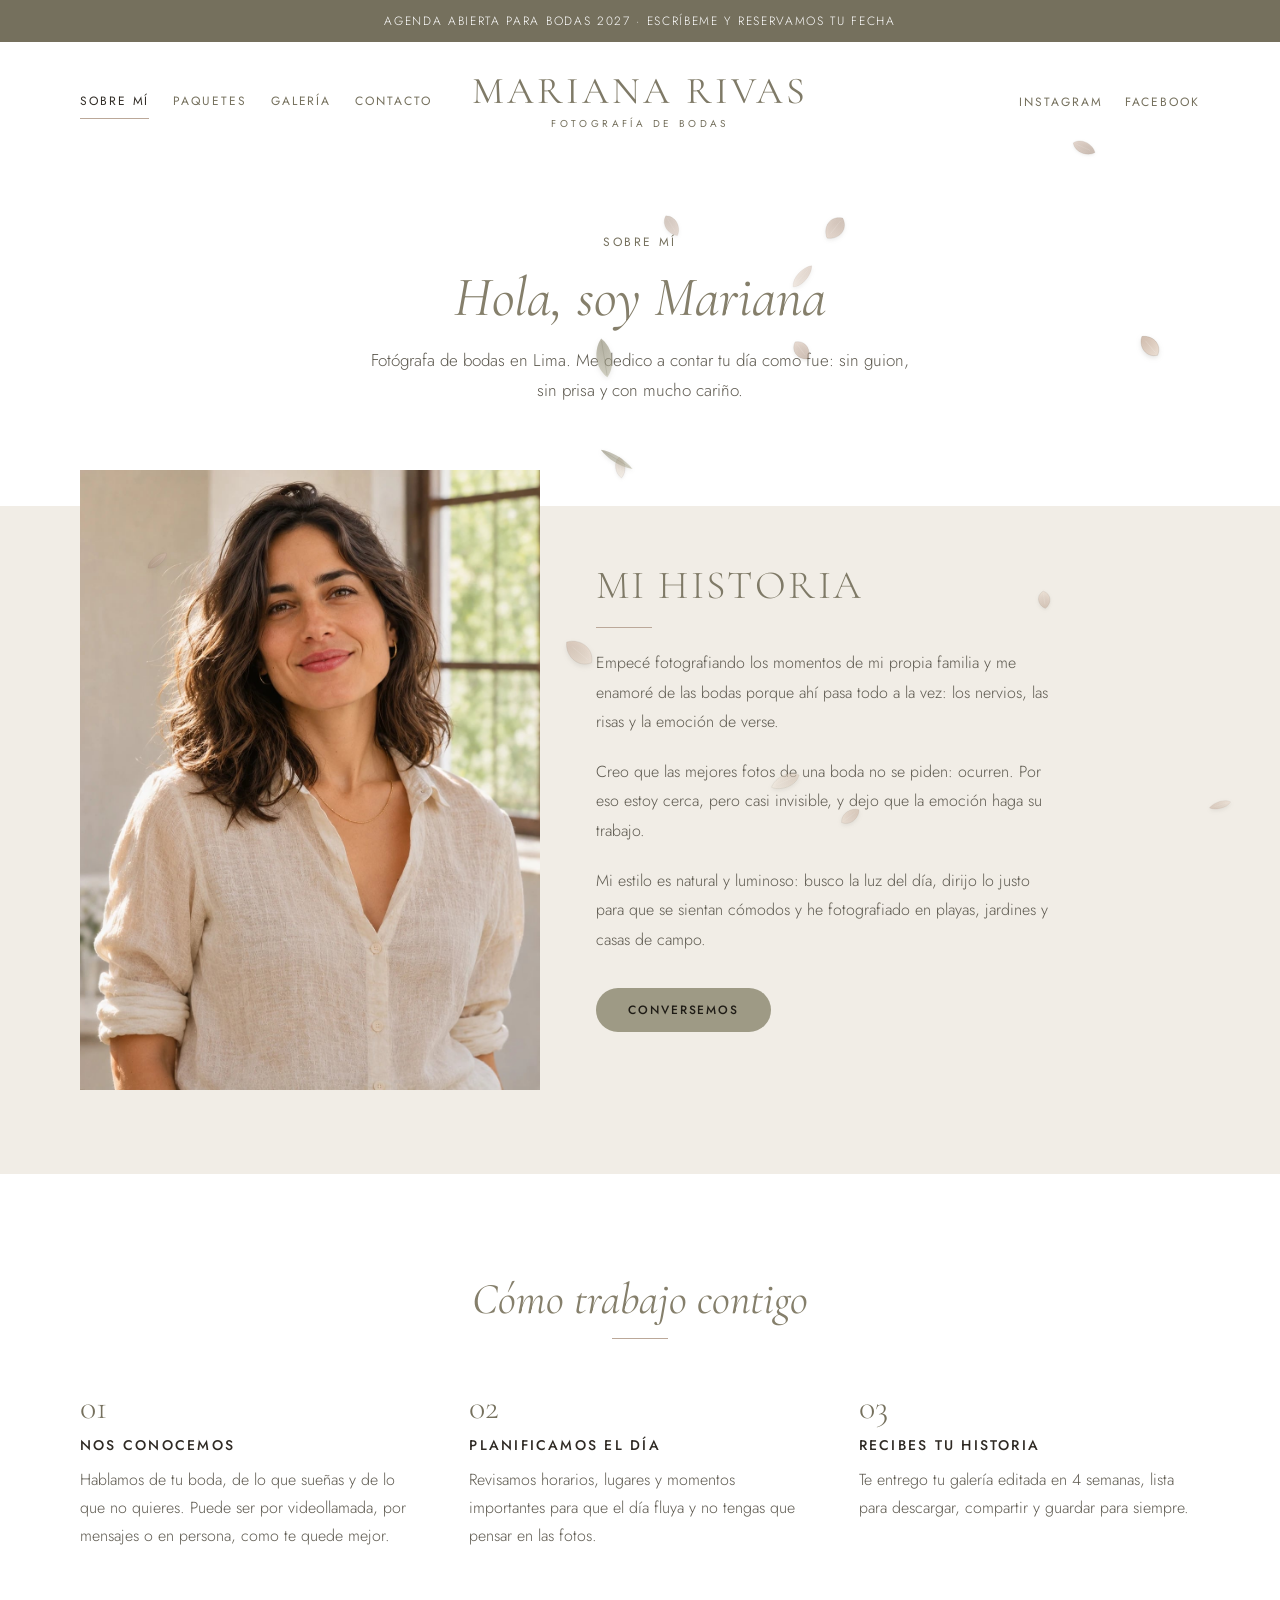
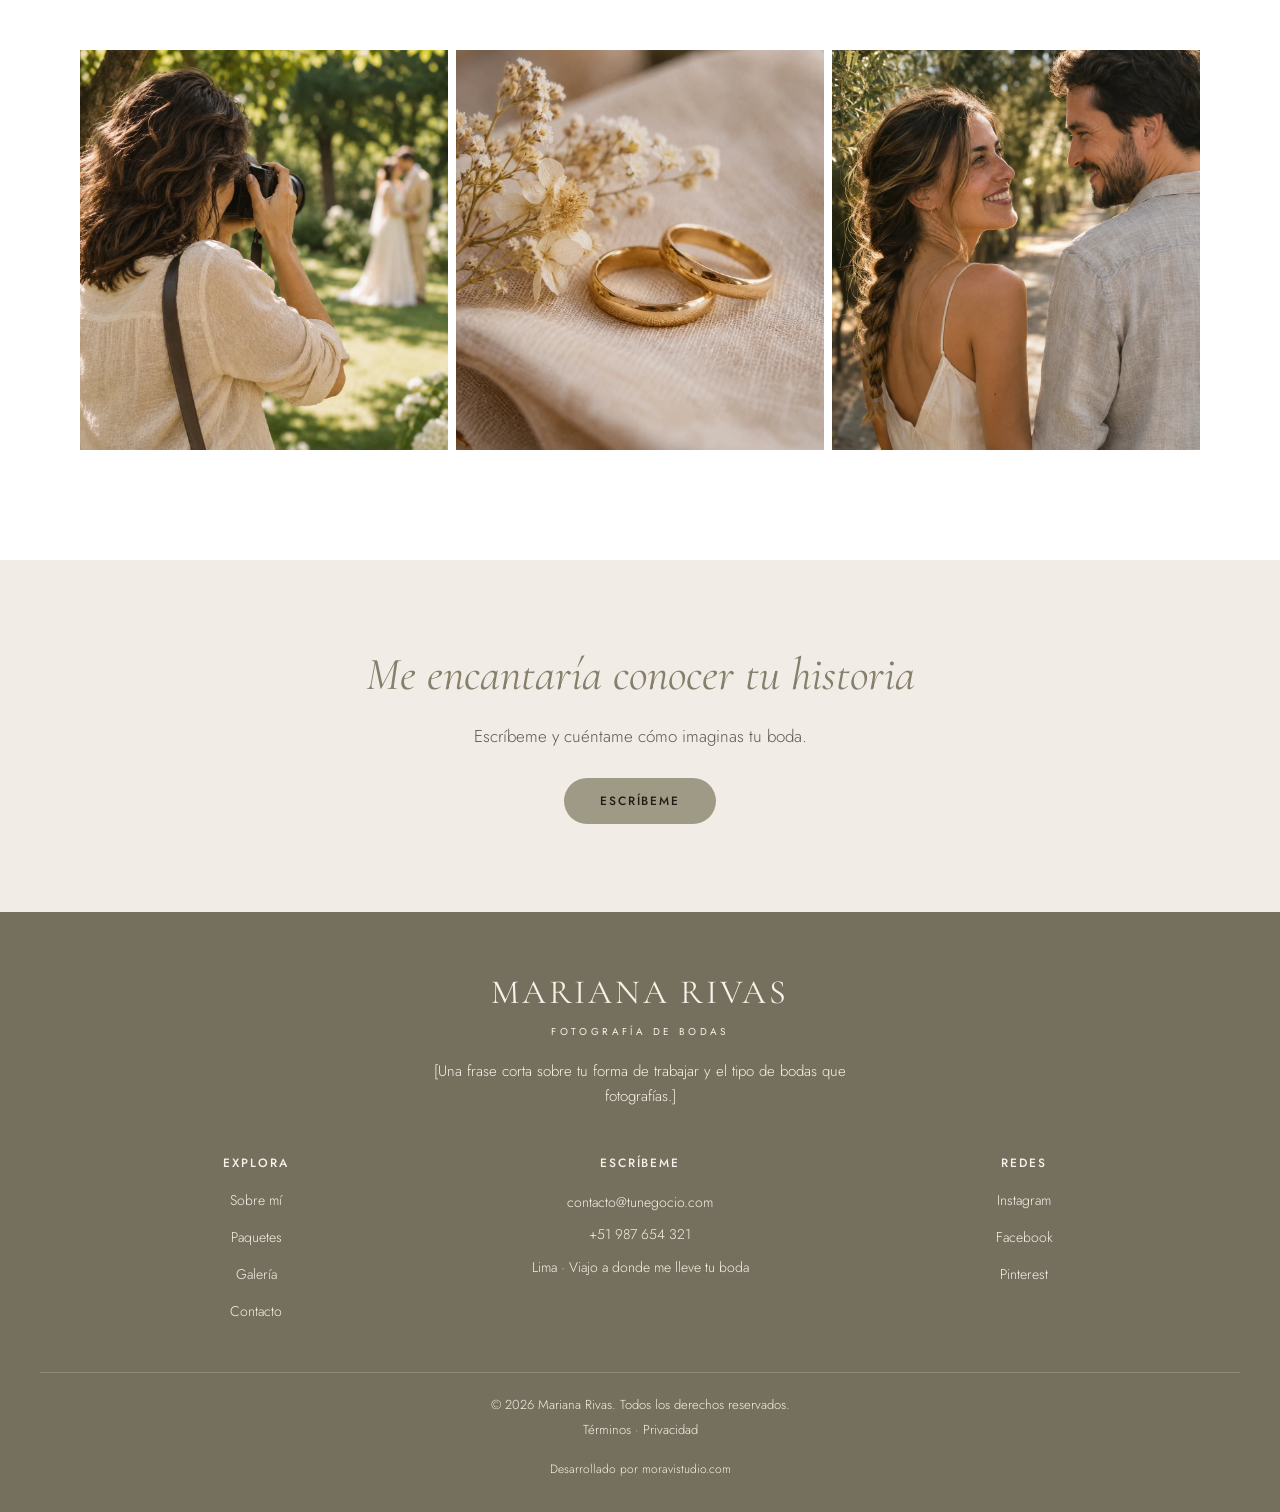
==== sobre-mi.html @ d691856d "Add files via upload" ====
<!doctype html>
<html lang="es">
<head>
<meta charset="utf-8">
<meta name="viewport" content="width=device-width, initial-scale=1">
<title>Sobre mí · Mariana Rivas Fotografía de bodas</title>
<meta name="description" content="Conoce a la fotógrafa detrás de la cámara, su forma de trabajar y cómo es el proceso desde el primer mensaje hasta la entrega de tu galería.">
<meta name="theme-color" content="#75705D">
<meta property="og:type" content="website">
<meta property="og:locale" content="es_PE">
<meta property="og:title" content="Sobre mí · Mariana Rivas Fotografía de bodas">
<meta property="og:description" content="Conoce a la fotógrafa detrás de la cámara, su forma de trabajar y cómo es el proceso desde el primer mensaje hasta la entrega de tu galería.">
<link rel="icon" href="img/favicon.svg" type="image/svg+xml">
<link rel="preconnect" href="https://fonts.googleapis.com">
<link rel="preconnect" href="https://fonts.gstatic.com" crossorigin>
<link href="https://fonts.googleapis.com/css2?family=Cormorant+Garamond:ital,wght@0,300;0,400;0,500;1,300;1,400&family=Jost:wght@300;400;500&display=swap" rel="stylesheet">
<link rel="stylesheet" href="css/styles.css">
</head>
<body data-page="sobre-mi">
<a class="saltar" href="#contenido">Saltar al contenido</a>
<!-- La barra de aviso, la cabecera y el pie se arman desde CONFIG en js/main.js -->
<div id="cabecera"><noscript><nav class="cabecera" aria-label="Principal"><a href="index.html">Inicio</a> · <a href="sobre-mi.html">Sobre mí</a> · <a href="paquetes.html">Paquetes</a> · <a href="galeria.html">Galería</a> · <a href="contacto.html">Contacto</a></nav></noscript></div>

<main id="contenido">

  <section class="encabezado-pagina" aria-labelledby="titulo-pagina">
    <span class="rotulo">Sobre mí</span>
    <h1 class="titulo-cursiva" id="titulo-pagina">Hola, soy <span data-cfg="nombre">[TU NOMBRE]</span></h1>
    <p class="lead">Fotógrafa de bodas en <span data-cfg="ciudad">[CIUDAD]</span>. Me dedico a contar tu día como fue: sin guion, sin prisa y con mucho cariño.</p>
  </section>

  <section class="bloque bloque--marfil bloque--sobre" aria-labelledby="mi-historia">
    <div class="bloque__interior">
      <div class="ph ph--2 retrato" data-label="[ FOTO · RETRATO DE LA FOTÓGRAFA · 3:4 ]"><img src="img/sobre-mi-retrato.jpg" alt="Retrato de la fotógrafa sonriendo, con una blusa de lino crema, junto a una ventana luminosa" width="920" height="1240"></div>
      <div class="bloque__texto">
        <h2 class="titulo-caps" id="mi-historia">Mi historia</h2>
        <span class="filete"></span>
        <p>Empecé fotografiando los momentos de mi propia familia y me enamoré de las bodas porque ahí pasa todo a la vez: los nervios, las risas y la emoción de verse.</p>
        <p>Creo que las mejores fotos de una boda no se piden: ocurren. Por eso estoy cerca, pero casi invisible, y dejo que la emoción haga su trabajo.</p>
        <p>Mi estilo es natural y luminoso: busco la luz del día, dirijo lo justo para que se sientan cómodos y he fotografiado en playas, jardines y casas de campo.</p>
        <a class="btn btn--oliva" href="contacto.html">Conversemos</a>
      </div>
    </div>
  </section>

  <section class="seccion-pasos" aria-labelledby="como-trabajo">
    <div class="seccion-titulo">
      <h2 class="titulo-cursiva" id="como-trabajo">Cómo trabajo contigo</h2>
      <span class="filete"></span>
    </div>
    <ol class="pasos">
      <li class="paso"><span class="paso__n">01</span><h3>Nos conocemos</h3><p>Hablamos de tu boda, de lo que sueñas y de lo que no quieres. Puede ser por videollamada, por mensajes o en persona, como te quede mejor.</p></li>
      <li class="paso"><span class="paso__n">02</span><h3>Planificamos el día</h3><p>Revisamos horarios, lugares y momentos importantes para que el día fluya y no tengas que pensar en las fotos.</p></li>
      <li class="paso"><span class="paso__n">03</span><h3>Recibes tu historia</h3><p>Te entrego tu galería editada en <span data-cfg="plazoEntrega">[PLAZO DE ENTREGA]</span>, lista para descargar, compartir y guardar para siempre.</p></li>
    </ol>
  </section>

  <section class="tira" aria-label="Más fotos">
    <div class="ph" data-label="[ FOTO · LA FOTÓGRAFA TRABAJANDO · 3:4 ]"><img src="img/sobre-mi-trabajando.jpg" alt="La fotógrafa de espaldas, con su cámara frente al rostro, fotografiando a una pareja en un jardín" width="900" height="1200" loading="lazy"></div>
    <div class="ph ph--2" data-label="[ FOTO · DETALLE: ANILLOS · 3:4 ]"><img src="img/sobre-mi-anillos.jpg" alt="Dos anillos de boda dorados sobre una tela de lino, junto a flores secas" width="900" height="1200" loading="lazy"></div>
    <div class="ph" data-label="[ FOTO · PAREJA CAMINANDO · 3:4 ]"><img src="img/sobre-mi-pareja.jpg" alt="Una pareja mirándose y sonriendo mientras camina por un sendero entre olivos" width="900" height="1200" loading="lazy"></div>
  </section>

  <section class="invitacion" aria-labelledby="titulo-invitacion">
    <h2 class="titulo-cursiva" id="titulo-invitacion">Me encantaría conocer tu historia</h2>
    <p class="lead">Escríbeme y cuéntame cómo imaginas tu boda.</p>
    <a class="btn btn--oliva btn--grande" href="contacto.html">Escríbeme</a>
  </section>
</main>

<div id="pie"></div>
<script src="js/main.js"></script>
<script src="js/petalos.js?v=4"></script>
</body>
</html>
---- css/styles.css ----
/* =====================================================================
   Mariana Rivas · Fotografía de bodas
   Colores, letras, radios y espacios: todo está en el bloque :root.
   El nombre de la marca y el logo se editan en js/main.js (CONFIG).
   ===================================================================== */

:root {
  /* Paleta */
  --c-fondo: #FFFFFF;
  --c-marfil: #F1EDE6;          /* bandas suaves */
  --c-oliva: #75705D;           /* barra superior, pie, navegación */
  --c-taupe: #BBA899;           /* botón principal y detalles */
  --c-oliva-claro: #9E9A85;     /* botón secundario */
  --c-titulo: #857F6B;          /* títulos en cursiva */
  --c-titulo-2: #7F7A67;        /* títulos en mayúsculas y logo */
  --c-texto: #5E5A50;           /* texto corrido */
  --c-oscuro: #2F2A24;          /* texto de botones y énfasis */
  --c-oscuro-2: #1F1C16;
  --c-linea: #D9D2C4;           /* líneas finas */
  --c-linea-pie: #918B77;
  --c-borde-campo: #CFC6B3;
  --c-crema-pie: #F6F2EA;       /* texto sobre el pie */
  --c-foto-1: #E6DFD3;          /* color liso de los espacios de foto */
  --c-foto-2: #DDD4C6;

  /* Tipografías */
  --f-titulo: 'Cormorant Garamond', Georgia, serif;
  --f-texto: 'Jost', system-ui, sans-serif;

  /* Radios y espacios */
  --r-boton: 999px;
  --r-campo: 2px;
  --max: 1200px;
  --pad: 20px;                  /* margen lateral (40 px desde 700 px de ancho) */
  --sep: 8px;                   /* separación entre fotos de un mosaico */
}
@media (min-width: 700px) { :root { --pad: 40px; } }

/* ---------- Base ---------- */
*, *::before, *::after { box-sizing: border-box; }
html { scroll-behavior: smooth; -webkit-text-size-adjust: 100%; }
@media (prefers-reduced-motion: reduce) {
  html { scroll-behavior: auto; }
  * { transition: none !important; animation: none !important; }
}
body {
  margin: 0; background: var(--c-fondo); color: var(--c-texto);
  font-family: var(--f-texto); font-weight: 300; line-height: 1.5;
}
img { display: block; max-width: 100%; }
a { color: inherit; }
h1, h2, h3, p, ul, ol, figure { margin: 0; }
ul, ol { padding: 0; list-style: none; }
button, input, select, textarea { font: inherit; color: inherit; }
:focus-visible { outline: 2px solid var(--c-oliva); outline-offset: 3px; }
[hidden] { display: none !important; }

.solo-lectores {
  position: absolute; width: 1px; height: 1px; overflow: hidden;
  clip: rect(0 0 0 0); white-space: nowrap;
}
.saltar {
  position: absolute; left: 12px; top: -60px; z-index: 50;
  background: var(--c-oliva); color: #fff; padding: 10px 16px; text-decoration: none;
}
.saltar:focus { top: 12px; }

/* ---------- Piezas repetidas ---------- */
.rotulo { font-size: 12px; letter-spacing: .2em; text-transform: uppercase; font-weight: 400; color: var(--c-oliva); }
.rotulo--fuerte { font-weight: 500; }
.titulo-cursiva {
  font-family: var(--f-titulo); font-style: italic; font-weight: 400; color: var(--c-titulo); line-height: 1.12;
}
.titulo-caps {
  font-family: var(--f-titulo); font-weight: 300; color: var(--c-titulo-2);
  text-transform: uppercase; letter-spacing: .06em; line-height: 1.1;
}
.filete { display: block; width: 56px; height: 1px; background: var(--c-taupe); }
.lead { font-size: 17px; line-height: 1.8; }
.parrafo { font-size: 16px; line-height: 1.8; }

.btn {
  display: inline-flex; align-items: center; min-height: 44px; padding: 0 32px;
  border: 0; border-radius: var(--r-boton); cursor: pointer;
  font-family: var(--f-texto); font-size: 12px; font-weight: 500;
  letter-spacing: .16em; text-transform: uppercase; text-decoration: none;
  transition: filter .25s;
}
.btn:hover { filter: brightness(.94); }
.btn--taupe { background: var(--c-taupe); color: var(--c-oscuro); }
.btn--oliva { background: var(--c-oliva-claro); color: var(--c-oscuro-2); }
.btn--grande { min-height: 46px; padding: 0 36px; }

.enlace-sub {
  display: inline-block; text-decoration: none; color: var(--c-oscuro);
  font-size: 12px; letter-spacing: .16em; text-transform: uppercase; font-weight: 500;
  border-bottom: 1px solid var(--c-taupe); padding: 10px 0 3px; transition: border-color .25s;
}
.enlace-sub:hover { border-bottom-color: var(--c-oliva); }

/* ---------- Espacios de foto ---------- */
.ph { position: relative; display: block; background: var(--c-foto-1); overflow: hidden; aspect-ratio: var(--ar, auto); }
.ph--2 { background: var(--c-foto-2); }
.ph > img { width: 100%; height: 100%; object-fit: cover; color: transparent; font-size: 0; }
.ph.is-empty > img { display: none; }
.ph.is-empty::after {
  content: attr(data-label); position: absolute; left: 12px; top: 12px; right: 12px;
  font-size: 10px; letter-spacing: .14em; color: var(--c-texto);
}

/* ---------- Barra de aviso y cabecera ---------- */
.aviso {
  background: var(--c-oliva); color: #fff; text-align: center; font-size: 12px;
  letter-spacing: .14em; text-transform: uppercase; padding: 12px 24px; line-height: 1.5;
}
.cabecera { max-width: var(--max); margin: 0 auto; padding: 30px var(--pad); }
.cabecera__fila { display: grid; grid-template-columns: 1fr auto 1fr; align-items: center; gap: 16px; }
.menu-lista, .redes-lista { display: flex; flex-wrap: nowrap; gap: 0 24px; }
.redes-lista { justify-content: flex-end; gap: 0 22px; }
.navlink {
  display: inline-block; padding: 8px 0; text-decoration: none; color: var(--c-oliva);
  font-size: 12px; letter-spacing: .16em; text-transform: uppercase; font-weight: 400;
  transition: color .25s;
}
.navlink:hover { color: var(--c-oscuro); }
.navlink[aria-current="page"] { color: var(--c-oscuro); border-bottom: 1px solid var(--c-taupe); }
.logo { text-decoration: none; display: flex; flex-direction: column; align-items: center; gap: 6px; text-align: center; }
.logo__nombre {
  font-family: var(--f-titulo); font-weight: 400; font-size: 38px; letter-spacing: .08em;
  line-height: 1; color: var(--c-titulo-2); white-space: nowrap;
}
.logo__sub { font-size: 10px; letter-spacing: .34em; color: var(--c-oliva); font-weight: 400; }
.logo img { max-height: 70px; width: auto; }
.menu-boton {
  display: none; justify-self: end; min-height: 44px; padding: 0 4px; background: none; border: 0; cursor: pointer;
  font-size: 12px; letter-spacing: .16em; text-transform: uppercase; font-weight: 500; color: var(--c-oscuro);
  border-bottom: 1px solid var(--c-taupe);
}
.cabecera__menu { display: contents; }
.cabecera__fila .logo { grid-column: 2; grid-row: 1; }
.cabecera__fila .cabecera__nav { grid-column: 1; grid-row: 1; }
.cabecera__fila .redes-lista { grid-column: 3; grid-row: 1; }

@media (max-width: 1000px) {
  .cabecera { padding-top: 22px; padding-bottom: 18px; }
  .cabecera__fila { grid-template-columns: 1fr auto; }
  .cabecera__fila .logo { grid-column: 1; grid-row: 1; align-items: flex-start; text-align: left; }
  .menu-boton { grid-column: 2; grid-row: 1; }
  .cabecera__fila .cabecera__nav, .cabecera__fila .redes-lista { grid-column: auto; grid-row: auto; }
  .logo__nombre { font-size: 26px; }
  .menu-boton { display: inline-flex; align-items: center; }
  .cabecera__menu {
    display: none; grid-column: 1 / -1; border-top: 1px solid var(--c-linea); padding-top: 14px; margin-top: 6px;
    text-align: center;
  }
  .cabecera__menu.is-abierto { display: block; }
  .menu-lista, .redes-lista { flex-direction: column; align-items: center; gap: 0; justify-content: center; }
  .redes-lista { margin-top: 10px; padding-top: 10px; border-top: 1px solid var(--c-linea); }
  .navlink { padding: 11px 0; }
}

/* ---------- Tira de 3 fotos (inicio) ---------- */
.franja { max-width: 1280px; margin: 0 auto; display: flex; flex-wrap: wrap; gap: 4px; }
.franja .ph { height: 480px; }
.franja__lado { flex: 0 0 23%; }
.franja__centro { flex: 1 1 0; min-width: 0; }
@media (max-width: 860px) {
  .franja__centro { order: -1; flex: 1 1 100%; height: 360px; }
  .franja__lado { flex: 1 1 45%; height: 260px; }
  .franja .ph { height: auto; }
  .franja .franja__centro { height: 360px; }
  .franja .franja__lado { height: 260px; }
}

/* ---------- Introducción y títulos de página ---------- */
.intro { max-width: 760px; margin: 0 auto; padding: 88px var(--pad) 110px; text-align: center; display: flex; flex-direction: column; align-items: center; gap: 22px; }
.intro h1 { font-size: clamp(34px, 4.4vw, 52px); }
.intro p { max-width: 560px; }
.intro .btn { margin-top: 6px; }

.encabezado-pagina { max-width: 760px; margin: 0 auto; padding: 72px var(--pad) 64px; text-align: center; display: flex; flex-direction: column; align-items: center; gap: 16px; }
.encabezado-pagina h1 { font-size: clamp(36px, 4.6vw, 56px); line-height: 1.1; }
.encabezado-pagina p { max-width: 540px; }

/* ---------- Bloque de boda (inicio) y bloques con banda marfil ---------- */
.bloque { position: relative; }
.bloque--marfil::before { content: ''; position: absolute; left: 0; right: 0; top: 36px; bottom: 0; background: var(--c-marfil); }
.bloque--marfil-total::before { top: 0; }
.bloque__interior {
  position: relative; max-width: var(--max); margin: 0 auto; padding: 0 var(--pad) 84px;
  display: flex; flex-wrap: wrap; gap: 48px; align-items: center;
}
.bloque--blanco .bloque__interior { padding-bottom: 0; }
.bloque--blanco { margin-top: 56px; }
.bloque__texto { flex: 1 1 340px; display: flex; flex-direction: column; align-items: flex-start; gap: 20px; padding-top: 36px; }
.bloque--blanco .bloque__texto { padding-top: 0; }
.bloque__texto h2 { font-size: 42px; }
.bloque__texto p { max-width: 380px; }
.bloque__texto .btn { margin-top: 14px; }

.mosaico { flex: 0 1 520px; min-width: 0; display: flex; gap: var(--sep); }
.mosaico__col { flex: 1; min-width: 0; display: flex; flex-direction: column; gap: var(--sep); }

/* ---------- Invitación final ---------- */
.invitacion { margin-top: 110px; background: var(--c-marfil); padding: 88px var(--pad); text-align: center; display: flex; flex-direction: column; align-items: center; gap: 20px; }
.invitacion h2 { font-size: clamp(32px, 4vw, 46px); line-height: 1.15; }
.invitacion p { max-width: 480px; }
.invitacion .btn { margin-top: 6px; }

/* ---------- Sobre mí ---------- */
.retrato { flex: 0 1 460px; min-width: 0; aspect-ratio: 460 / 620; }
.bloque--sobre .bloque__interior { gap: 56px; }
.bloque--sobre .bloque__texto p { max-width: 460px; line-height: 1.85; }
.bloque--sobre .bloque__texto h2 { font-size: 40px; }
@media (max-width: 860px) { .retrato { flex: 1 1 100%; aspect-ratio: 1 / 1; max-height: 460px; } }

.seccion-pasos { max-width: var(--max); margin: 0 auto; padding: 100px var(--pad) 0; }
.seccion-titulo { text-align: center; display: flex; flex-direction: column; align-items: center; gap: 14px; }
.seccion-titulo h2 { font-size: clamp(32px, 4vw, 44px); line-height: 1.15; }
.pasos { display: flex; flex-wrap: wrap; gap: 48px; margin-top: 52px; }
.paso { flex: 1 1 260px; display: flex; flex-direction: column; gap: 10px; }
.paso__n { font-family: var(--f-titulo); font-size: 34px; color: var(--c-oliva); line-height: 1; }
.paso h3 { font-size: 14px; font-weight: 500; letter-spacing: .16em; text-transform: uppercase; color: var(--c-oscuro); }
.paso p { font-size: 16px; line-height: 1.75; }

.tira { max-width: var(--max); margin: 100px auto 0; padding: 0 var(--pad); display: flex; flex-wrap: wrap; gap: 8px; }
.tira .ph { flex: 1 1 240px; height: 400px; }

/* ---------- Paquetes ---------- */
.paquetes { max-width: var(--max); margin: 0 auto; padding: 0 var(--pad); display: flex; flex-wrap: wrap; gap: 24px; align-items: stretch; }
.paquete { flex: 1 1 300px; background: var(--c-marfil); padding: 44px 36px; display: flex; flex-direction: column; gap: 14px; }
.paquete--destacado { border: 1px solid var(--c-oliva); }
.paquete h2 { font-size: 34px; }
.paquete__precio { font-family: var(--f-titulo); font-size: 30px; color: var(--c-oscuro); }
.paquete__desc { font-size: 15px; line-height: 1.7; }
.paquete__lista { border-top: 1px solid var(--c-linea); margin-top: 8px; font-size: 15px; line-height: 1.5; color: var(--c-oscuro); }
.paquete__lista li { padding: 13px 0; border-bottom: 1px solid var(--c-linea); }
.paquete .btn { margin-top: auto; align-self: flex-start; padding: 0 28px; }
.nota-precios { max-width: var(--max); margin: 28px auto 0; padding: 0 var(--pad); text-align: center; font-size: 14px; line-height: 1.7; }

.extras .bloque__interior { padding-top: 84px; gap: 56px; }
.extras { margin-top: 100px; }
.extras__lista { flex: 1 1 380px; border-top: 1px solid var(--c-linea); font-size: 16px; color: var(--c-oscuro); }
.extras__lista li { display: flex; justify-content: space-between; gap: 16px; padding: 16px 0; border-bottom: 1px solid var(--c-linea); }

.faq { max-width: 860px; margin: 0 auto; padding: 100px var(--pad) 0; }
.faq .seccion-titulo { margin-bottom: 36px; }
.faq__lista { border-top: 1px solid var(--c-linea); }
.faq__item { border-bottom: 1px solid var(--c-linea); }
.faq__item summary {
  list-style: none; cursor: pointer; padding: 24px 40px 24px 0; position: relative;
  font-family: var(--f-titulo); font-weight: 500; font-size: 24px; line-height: 1.3; color: var(--c-oscuro);
}
.faq__item summary::-webkit-details-marker { display: none; }
.faq__item summary::after { content: '+'; position: absolute; right: 4px; top: 50%; transform: translateY(-50%); font-family: var(--f-texto); font-weight: 300; font-size: 26px; color: var(--c-oliva); }
.faq__item[open] summary::after { content: '\2212'; }
.faq__item p { padding: 0 0 24px; font-size: 16px; line-height: 1.75; max-width: 700px; }

/* ---------- Galería ---------- */
.galeria { max-width: var(--max); margin: 0 auto; padding: 0 var(--pad); display: grid; grid-template-columns: repeat(auto-fill, minmax(300px, 1fr)); gap: 56px 24px; }
.wcard { text-decoration: none; color: inherit; display: flex; flex-direction: column; gap: 14px; }
.wcard .ph { aspect-ratio: 3 / 4; }
.wcard__datos { display: flex; flex-direction: column; gap: 4px; align-items: flex-start; }
.wcard__nombre { font-family: var(--f-titulo); font-weight: 400; font-size: 30px; letter-spacing: .04em; text-transform: uppercase; color: var(--c-titulo-2); transition: color .25s; line-height: 1.15; }
.wcard:hover .wcard__nombre { color: var(--c-oscuro); }
.wcard__meta { font-size: 14px; color: var(--c-texto); }
.wcard__enlace { margin-top: 8px; font-size: 12px; letter-spacing: .16em; text-transform: uppercase; font-weight: 500; color: var(--c-oscuro); border-bottom: 1px solid var(--c-taupe); padding-bottom: 3px; transition: border-color .25s; }
.wcard:hover .wcard__enlace { border-bottom-color: var(--c-oliva); }

/* ---------- Boda individual ---------- */
.boda-titulo { max-width: 760px; margin: 0 auto; padding: 56px var(--pad) 48px; text-align: center; display: flex; flex-direction: column; align-items: center; gap: 16px; }
.boda-titulo h1 { margin-top: 12px; font-size: clamp(38px, 5vw, 60px); }
.boda-titulo__meta { font-size: 14px; letter-spacing: .16em; text-transform: uppercase; color: var(--c-texto); }
.volver { text-decoration: none; font-size: 12px; letter-spacing: .2em; text-transform: uppercase; font-weight: 400; color: var(--c-oliva); border-bottom: 1px solid var(--c-taupe); padding: 10px 0 3px; }
.portada-boda { max-width: 1280px; margin: 0 auto; }
.portada-boda .ph { aspect-ratio: 1280 / 560; }
@media (max-width: 860px) { .portada-boda .ph { aspect-ratio: 16 / 10; } }
.boda-historia { max-width: 640px; margin: 0 auto; padding: 80px var(--pad) 72px; text-align: center; display: flex; flex-direction: column; align-items: center; gap: 20px; }
.boda-historia h2 { font-size: 36px; }
.boda-historia p { font-size: 17px; line-height: 1.85; }

.fotos-boda { max-width: var(--max); margin: 0 auto; padding: 0 var(--pad); display: flex; flex-wrap: wrap; gap: var(--sep); }
.fotos-boda__col { flex: 1 1 260px; min-width: 0; display: flex; flex-direction: column; gap: var(--sep); }
.foto-boton { display: block; width: 100%; padding: 0; border: 0; background: none; cursor: zoom-in; text-align: left; }
.foto-boton .ph { transition: opacity .25s; }
.foto-boton:hover .ph { opacity: .9; }

.palabras { margin-top: 100px; background: var(--c-marfil); padding: 88px var(--pad); text-align: center; display: flex; flex-direction: column; align-items: center; gap: 22px; }
.palabras blockquote { margin: 0; font-family: var(--f-titulo); font-style: italic; font-weight: 400; font-size: clamp(26px, 3.2vw, 36px); line-height: 1.35; color: var(--c-titulo); max-width: 720px; }
.boda-nav { max-width: var(--max); margin: 0 auto; padding: 56px var(--pad) 0; display: flex; flex-wrap: wrap; justify-content: space-between; gap: 16px; }
.boda-nav a { margin: 0; }
.invitacion--corta { margin-top: 88px; }

/* Vista ampliada de las fotos */
.visor { border: 0; padding: 0; background: rgba(31, 28, 22, .96); color: #fff; width: 100vw; height: 100vh; max-width: none; max-height: none; }
.visor::backdrop { background: rgba(31, 28, 22, .96); }
.visor__caja { height: 100%; display: grid; grid-template-rows: auto 1fr auto; gap: 12px; padding: 16px var(--pad) 20px; }
.visor__barra { display: flex; justify-content: space-between; align-items: center; gap: 16px; font-size: 12px; letter-spacing: .16em; text-transform: uppercase; }
.visor__boton { background: none; border: 0; color: #fff; cursor: pointer; min-height: 44px; padding: 0 6px; font-size: 12px; letter-spacing: .16em; text-transform: uppercase; font-weight: 500; border-bottom: 1px solid var(--c-taupe); }
.visor__boton:hover { color: var(--c-taupe); }
.visor__boton:focus-visible { outline-color: #fff; }
.visor__escena { min-height: 0; display: flex; align-items: center; justify-content: center; }
.visor__foto { max-width: 100%; max-height: 100%; object-fit: contain; }
.visor__vacio { width: min(560px, 90%); aspect-ratio: 3 / 4; max-height: 100%; background: var(--c-foto-1); color: var(--c-texto); display: flex; align-items: flex-start; padding: 16px; font-size: 11px; letter-spacing: .14em; }
.visor__pie { display: flex; justify-content: space-between; align-items: center; gap: 16px; }
.visor__texto { font-size: 14px; color: #E9E4DA; text-align: center; flex: 1; }
html.visor-abierto { overflow: hidden; }

/* ---------- Contacto ---------- */
.contacto { position: relative; }
.contacto::before { content: ''; position: absolute; left: 0; right: 0; top: 36px; bottom: 0; background: var(--c-marfil); }
.contacto__interior { position: relative; max-width: var(--max); margin: 0 auto; padding: 0 var(--pad) 84px; display: flex; flex-wrap: wrap; gap: 48px; align-items: flex-start; }
.contacto__datos { flex: 1 1 320px; display: flex; flex-direction: column; padding-top: 72px; }
.dato { padding: 22px 0; border-top: 1px solid var(--c-linea); display: flex; flex-direction: column; gap: 6px; }
.dato:first-child { padding-top: 0; border-top: 0; }
.dato span:last-child { font-size: 17px; line-height: 1.6; color: var(--c-oscuro); }
.formulario { flex: 1.5 1 440px; background: #fff; padding: 44px 40px; display: flex; flex-direction: column; gap: 20px; margin-top: 36px; }
@media (max-width: 560px) { .formulario { padding: 32px 20px; } }
.formulario h2 { font-size: 36px; }
.fila { display: flex; flex-wrap: wrap; gap: 20px; }
.campo { flex: 1 1 220px; display: flex; flex-direction: column; gap: 8px; font-size: 14px; font-weight: 400; color: var(--c-oscuro); }
.campo--completo { flex-basis: 100%; }
.campo input, .campo select, .campo textarea {
  width: 100%; min-height: 50px; background: #fff; border: 1px solid var(--c-borde-campo); border-radius: var(--r-campo);
  padding: 0 16px; font-weight: 300; font-size: 16px; color: var(--c-oscuro);
}
.campo textarea { padding: 14px 16px; resize: vertical; }
.campo [aria-invalid="true"] { border-color: #A4553F; }
.campo__error { font-size: 13px; font-weight: 400; color: #8E3F2B; min-height: 0; }
.campo__error:empty { display: none; }
.formulario__envio { align-self: flex-start; margin-top: 6px; min-height: 48px; padding: 0 40px; }
.formulario__estado { font-size: 15px; line-height: 1.6; }
.formulario__estado:empty { display: none; }
.formulario__estado.is-ok { color: var(--c-oliva); font-weight: 400; }
.formulario__estado.is-error { color: #8E3F2B; }
.foto-ancha { max-width: 1280px; margin: 80px auto 0; }
.foto-ancha .ph { aspect-ratio: 3 / 1; }
@media (max-width: 860px) { .foto-ancha .ph { aspect-ratio: 16 / 10; } }

/* ---------- Pie (todo centrado y simétrico) ---------- */
.pie { background: var(--c-oliva); color: var(--c-crema-pie); padding: 64px 0 28px; text-align: center; }
body[data-page="contacto"] .pie { margin-top: 88px; }
.pie__interior { max-width: var(--max); margin: 0 auto; padding: 0 var(--pad); display: flex; flex-direction: column; align-items: center; gap: 44px; }
.pie__col--marca { display: flex; flex-direction: column; align-items: center; gap: 14px; }
.pie__nombre { font-family: var(--f-titulo); font-weight: 400; font-size: 34px; letter-spacing: .08em; line-height: 1; }
.pie__sub { font-size: 10px; letter-spacing: .34em; font-weight: 400; }
.pie__frase { margin-top: 6px; font-size: 15px; line-height: 1.7; max-width: 420px; }
.pie__columnas { width: 100%; display: grid; grid-template-columns: repeat(3, 1fr); gap: 32px; font-size: 14px; }
.pie__col { display: flex; flex-direction: column; align-items: center; gap: 4px; }
.pie__col--contacto { gap: 10px; line-height: 1.6; }
.pie__titulo { font-weight: 500; letter-spacing: .16em; text-transform: uppercase; font-size: 12px; margin-bottom: 8px; }
.flink { text-decoration: none; color: var(--c-crema-pie); transition: opacity .25s; padding: 6px 0; display: inline-block; }
.flink:hover { opacity: .75; }
.pie__legal { max-width: var(--max); margin: 44px auto 0; padding: 22px var(--pad) 0; border-top: 1px solid var(--c-linea-pie); display: flex; flex-direction: column; align-items: center; gap: 6px; font-size: 13px; }
.pie .firma-moravi { margin: 14px auto 0; padding: 0 var(--pad); font-size: 12px; }
@media (max-width: 700px) { .pie__columnas { grid-template-columns: 1fr; gap: 28px; } }

/* ---------- Tarjetita de demo (al pulsar un enlace sin destino) ---------- */
.aviso-demo {
  position: fixed; left: 50%; bottom: 24px; z-index: 60; width: min(92vw, 380px);
  background: var(--c-marfil); color: var(--c-oscuro); border: 1px solid var(--c-taupe);
  padding: 16px 20px; text-align: center; font-size: 15px; line-height: 1.5; font-weight: 400;
  box-shadow: 0 10px 30px rgba(47, 42, 36, .18);
  opacity: 0; transform: translate(-50%, 12px); pointer-events: none;
  transition: opacity .25s, transform .25s;
}
.aviso-demo.is-visible { opacity: 1; transform: translate(-50%, 0); }

/* ---------- Pétalos que flotan (js/petalos.js) ---------- */
.petalos { position: fixed; inset: 0; width: 100%; height: 100%; z-index: 30; pointer-events: none; }
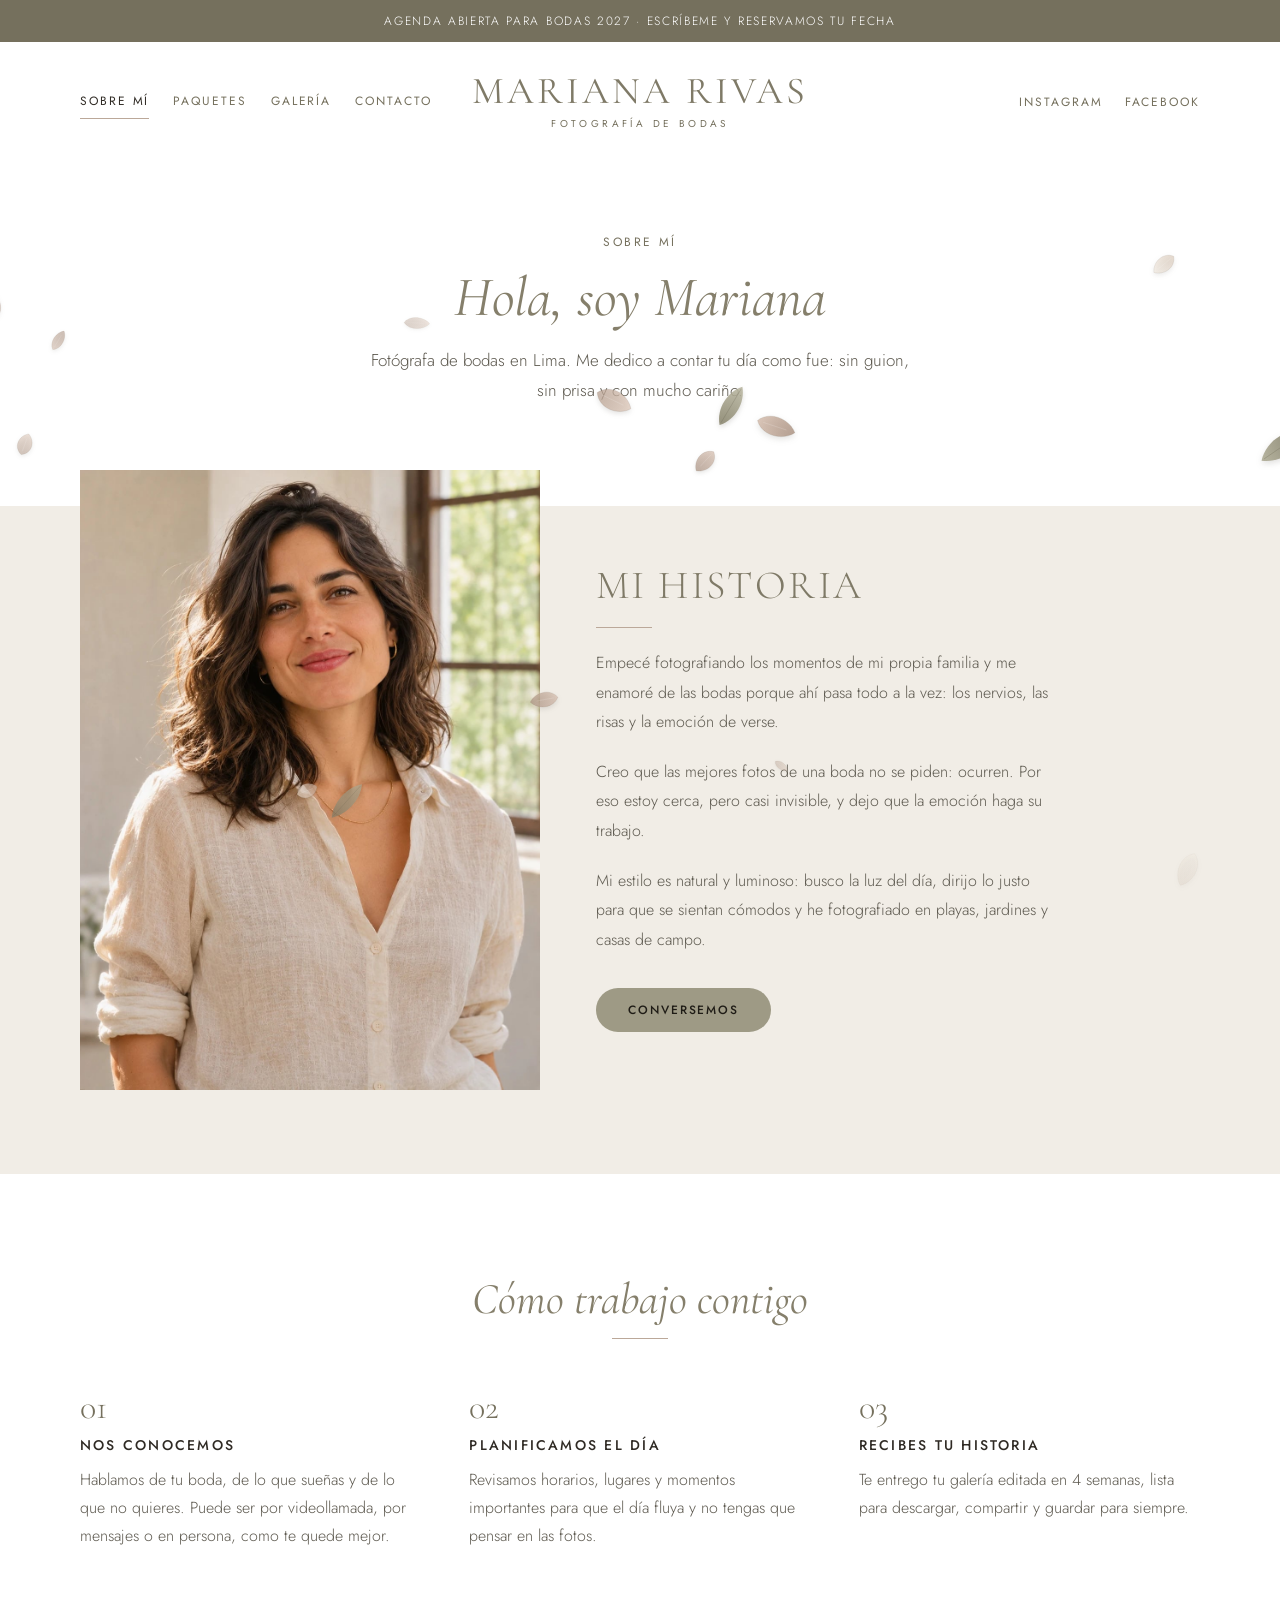
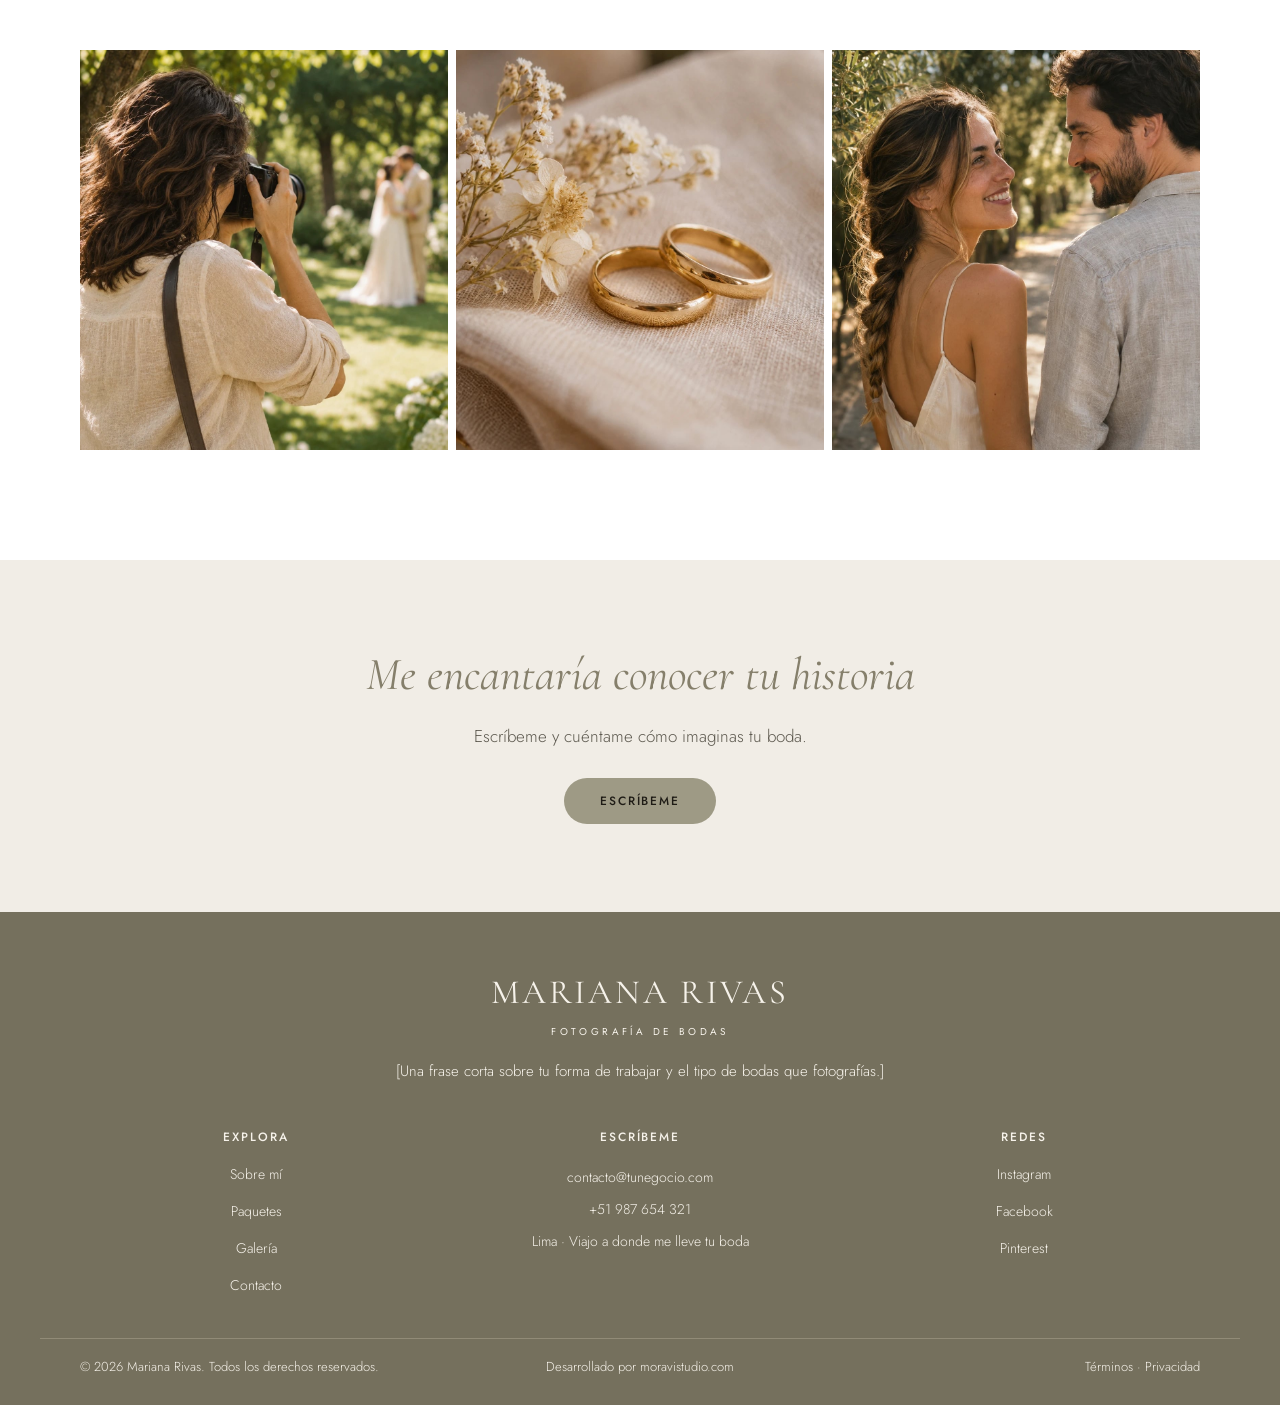
==== commit 026fecea: "Sobre mí en celular: cada foto va debajo de su paso (Nos conocemos, Planificamos el día, Recibes tu " ====
--- a/sobre-mi.html
+++ b/sobre-mi.html
@@ -49,9 +49,9 @@
       <span class="filete"></span>
     </div>
     <ol class="pasos">
-      <li class="paso"><span class="paso__n">01</span><h3>Nos conocemos</h3><p>Hablamos de tu boda, de lo que sueñas y de lo que no quieres. Puede ser por videollamada, por mensajes o en persona, como te quede mejor.</p></li>
-      <li class="paso"><span class="paso__n">02</span><h3>Planificamos el día</h3><p>Revisamos horarios, lugares y momentos importantes para que el día fluya y no tengas que pensar en las fotos.</p></li>
-      <li class="paso"><span class="paso__n">03</span><h3>Recibes tu historia</h3><p>Te entrego tu galería editada en <span data-cfg="plazoEntrega">[PLAZO DE ENTREGA]</span>, lista para descargar, compartir y guardar para siempre.</p></li>
+      <li class="paso"><span class="paso__n">01</span><h3>Nos conocemos</h3><p>Hablamos de tu boda, de lo que sueñas y de lo que no quieres. Puede ser por videollamada, por mensajes o en persona, como te quede mejor.</p><div class="paso__foto"><div class="ph"><img src="img/sobre-mi-trabajando.jpg" alt="La fotógrafa de espaldas, con su cámara frente al rostro, fotografiando a una pareja en un jardín" width="900" height="1200" loading="lazy"></div></div></li>
+      <li class="paso"><span class="paso__n">02</span><h3>Planificamos el día</h3><p>Revisamos horarios, lugares y momentos importantes para que el día fluya y no tengas que pensar en las fotos.</p><div class="paso__foto"><div class="ph ph--2"><img src="img/sobre-mi-anillos.jpg" alt="Dos anillos de boda dorados sobre una tela de lino, junto a flores secas" width="900" height="1200" loading="lazy"></div></div></li>
+      <li class="paso"><span class="paso__n">03</span><h3>Recibes tu historia</h3><p>Te entrego tu galería editada en <span data-cfg="plazoEntrega">[PLAZO DE ENTREGA]</span>, lista para descargar, compartir y guardar para siempre.</p><div class="paso__foto"><div class="ph"><img src="img/sobre-mi-pareja.jpg" alt="Una pareja mirándose y sonriendo mientras camina por un sendero entre olivos" width="900" height="1200" loading="lazy"></div></div></li>
     </ol>
   </section>
 
--- a/css/styles.css
+++ b/css/styles.css
@@ -225,6 +225,14 @@
 
 .tira { max-width: var(--max); margin: 100px auto 0; padding: 0 var(--pad); display: flex; flex-wrap: wrap; gap: 8px; }
 .tira .ph { flex: 1 1 240px; height: 400px; }
+/* En pantallas angostas cada foto va debajo de su paso (así se entiende a qué texto acompaña); la tira de 3 fotos solo queda en escritorio */
+.paso__foto { display: none; }
+@media (max-width: 959px) {
+  .paso { flex-basis: 100%; }
+  .paso__foto { display: block; margin-top: 18px; }
+  .paso__foto .ph { height: 340px; }
+  .tira { display: none; }
+}
 
 /* ---------- Paquetes ---------- */
 .paquetes { max-width: var(--max); margin: 0 auto; padding: 0 var(--pad); display: flex; flex-wrap: wrap; gap: 24px; align-items: stretch; }
@@ -344,16 +352,27 @@
 .pie__col--marca { display: flex; flex-direction: column; align-items: center; gap: 14px; }
 .pie__nombre { font-family: var(--f-titulo); font-weight: 400; font-size: 34px; letter-spacing: .08em; line-height: 1; }
 .pie__sub { font-size: 10px; letter-spacing: .34em; font-weight: 400; }
-.pie__frase { margin-top: 6px; font-size: 15px; line-height: 1.7; max-width: 420px; }
+.pie__frase { margin-top: 6px; font-size: 15px; line-height: 1.7; max-width: none; }
 .pie__columnas { width: 100%; display: grid; grid-template-columns: repeat(3, 1fr); gap: 32px; font-size: 14px; }
 .pie__col { display: flex; flex-direction: column; align-items: center; gap: 4px; }
 .pie__col--contacto { gap: 10px; line-height: 1.6; }
 .pie__titulo { font-weight: 500; letter-spacing: .16em; text-transform: uppercase; font-size: 12px; margin-bottom: 8px; }
 .flink { text-decoration: none; color: var(--c-crema-pie); transition: opacity .25s; padding: 6px 0; display: inline-block; }
 .flink:hover { opacity: .75; }
-.pie__legal { max-width: var(--max); margin: 44px auto 0; padding: 22px var(--pad) 0; border-top: 1px solid var(--c-linea-pie); display: flex; flex-direction: column; align-items: center; gap: 6px; font-size: 13px; }
-.pie .firma-moravi { margin: 14px auto 0; padding: 0 var(--pad); font-size: 12px; }
-@media (max-width: 700px) { .pie__columnas { grid-template-columns: 1fr; gap: 28px; } }
+.pie__legal { max-width: var(--max); margin: 36px auto 0; padding: 18px var(--pad) 0; border-top: 1px solid var(--c-linea-pie); display: grid; grid-template-columns: 1fr auto 1fr; align-items: center; gap: 16px; font-size: 13px; }
+.pie__legal-izq { justify-self: start; text-align: left; }
+.pie__legal-der { justify-self: end; text-align: right; }
+.pie .firma-moravi { font-size: 13px; }
+.pie .firma-moravi .flink { padding: 0; }
+@media (max-width: 700px) {
+  .pie__columnas { grid-template-columns: 1fr 1fr; grid-template-areas: "explora redes" "contacto contacto"; gap: 28px 16px; }
+  .pie__columnas > :nth-child(1) { grid-area: explora; }
+  .pie__columnas > :nth-child(2) { grid-area: contacto; }
+  .pie__columnas > :nth-child(3) { grid-area: redes; }
+  .pie__frase { max-width: 420px; }
+  .pie__legal { grid-template-columns: 1fr; justify-items: center; gap: 6px; }
+  .pie__legal-izq, .pie__legal-der { justify-self: center; text-align: center; }
+}
 
 /* ---------- Tarjetita de demo (al pulsar un enlace sin destino) ---------- */
 .aviso-demo {
